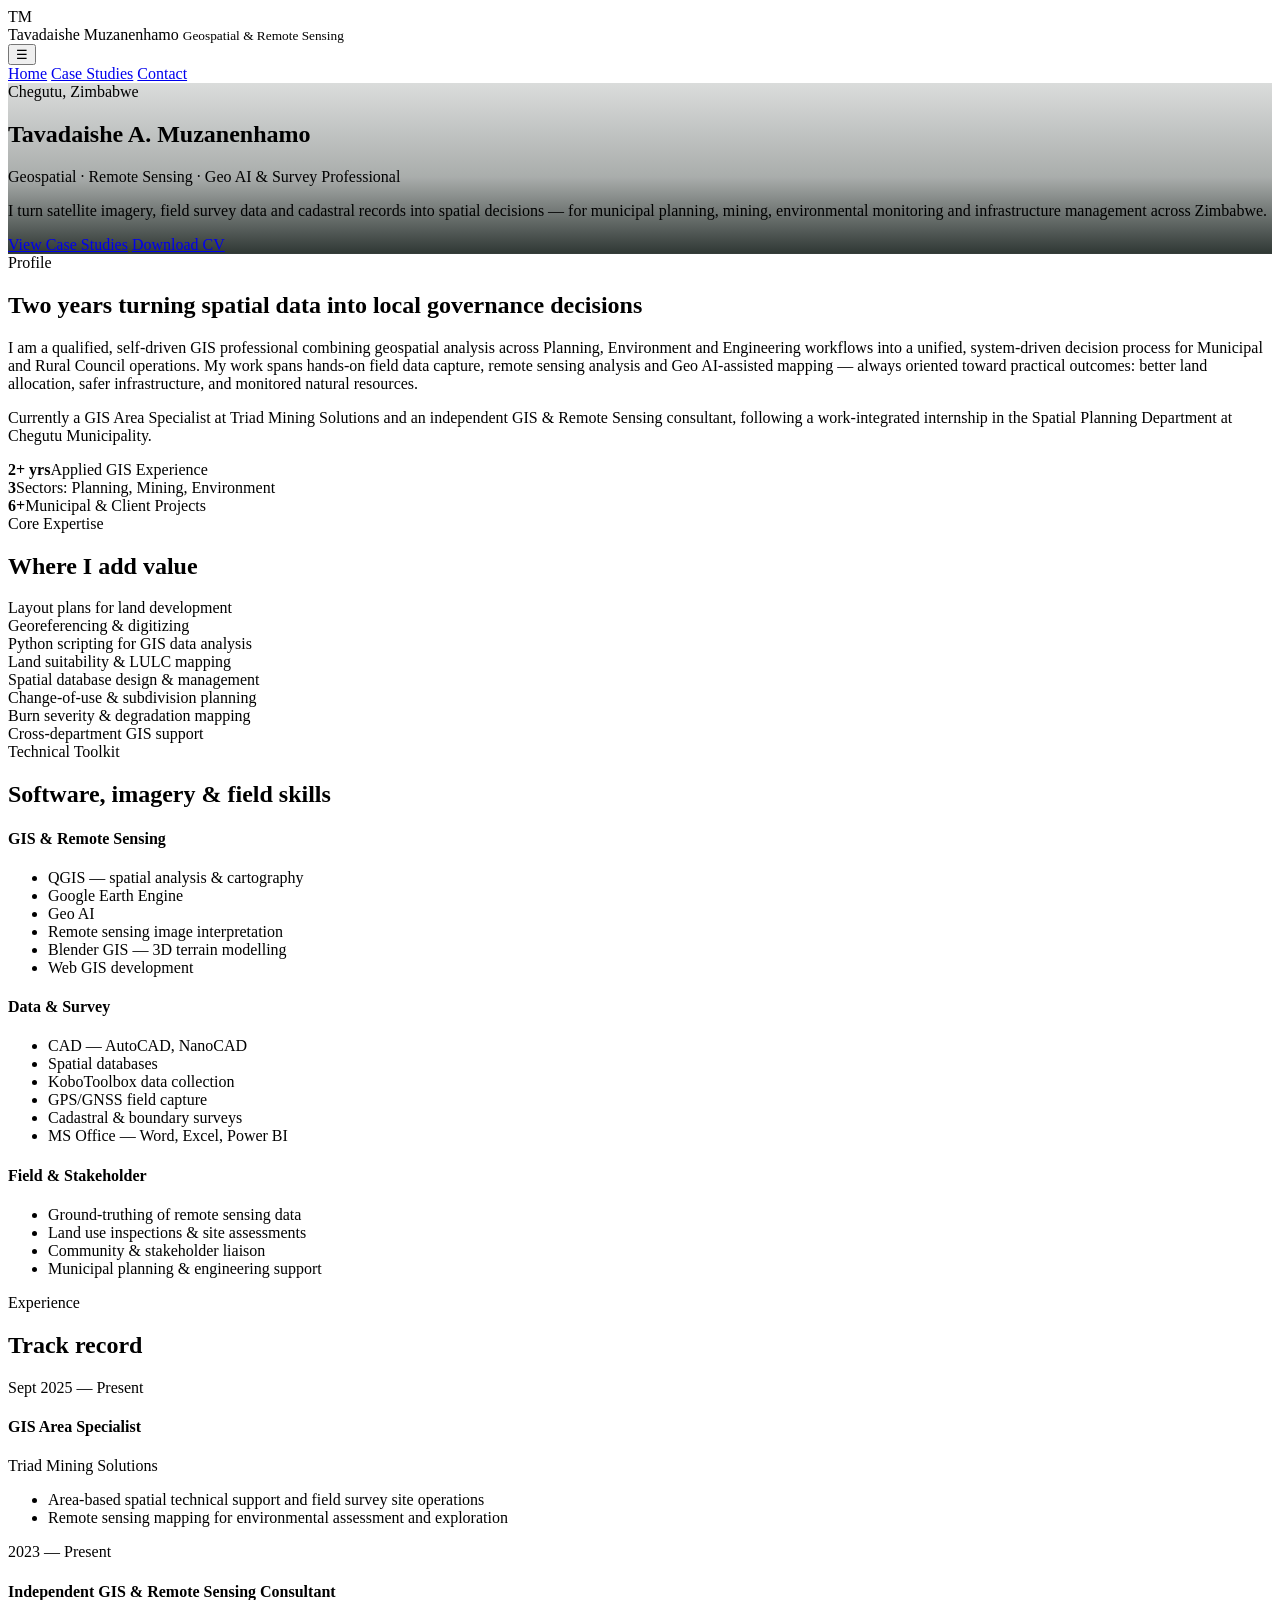
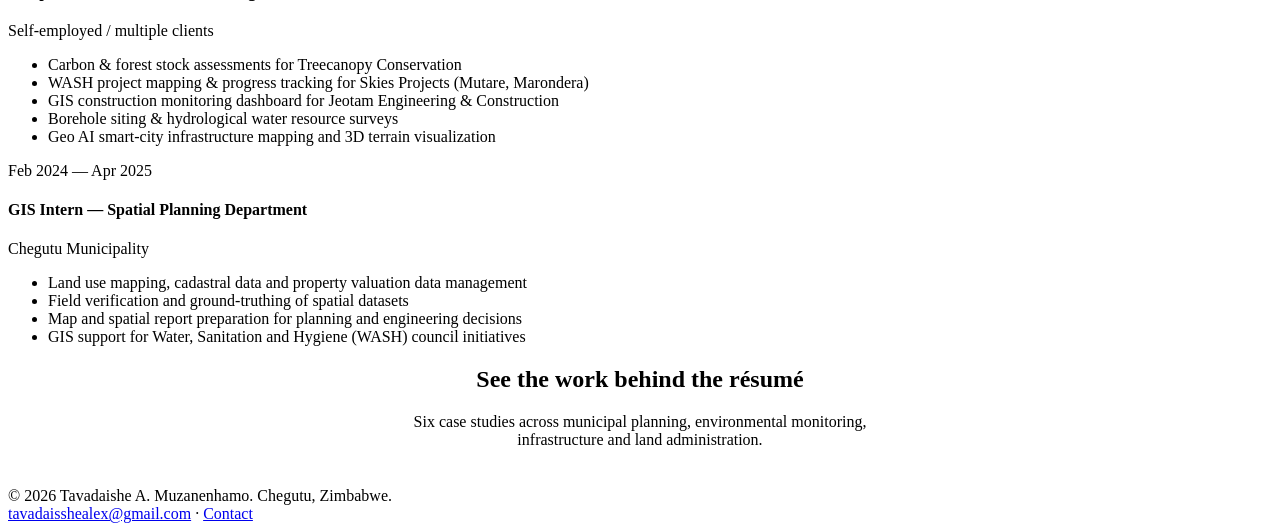
==== index.html @ 9f4adee0 "Add files via upload" ====
<!DOCTYPE html>
<html lang="en">
<head>
<meta charset="UTF-8">
<meta name="viewport" content="width=device-width, initial-scale=1.0">
<title>Tavadaishe Muzanenhamo | GIS, Remote Sensing &amp; Geo AI Specialist</title>
<meta name="description" content="Portfolio of Tavadaishe A. Muzanenhamo — GIS, Remote Sensing, Geo AI and Survey professional specializing in municipal planning, environmental monitoring and infrastructure mapping.">
<link rel="preconnect" href="https://fonts.googleapis.com">
<link href="https://fonts.googleapis.com/css2?family=Inter:wght@400;500;600;700&family=Space+Grotesk:wght@500;600;700&display=swap" rel="stylesheet">
<link rel="stylesheet" href="style.css">
</head>
<body>

<header class="site-header">
  <div class="nav">
    <div class="brand">
      <div class="mark">TM</div>
      <div>
        Tavadaishe Muzanenhamo
        <small>Geospatial &amp; Remote Sensing</small>
      </div>
    </div>
    <button class="nav-toggle" id="navToggle" aria-label="Toggle menu">&#9776;</button>
    <nav class="links" id="navLinks">
      <a href="index.html" class="active">Home</a>
      <a href="work.html">Case Studies</a>
      <a href="contact.html">Contact</a>
    </nav>
  </div>
</header>

<section class="hero" style="background-image: linear-gradient(180deg, rgba(10,20,16,.15) 0%, rgba(10,20,16,.35) 55%, rgba(10,20,16,.85) 100%), url('ZIG.jpeg'); background-position: center 18%;">
  <div class="hero-inner">
    <span class="eyebrow">Chegutu, Zimbabwe</span>
    <h1>Tavadaishe A. Muzanenhamo</h1>
    <div class="role">Geospatial · Remote Sensing · Geo AI &amp; Survey Professional</div>
    <p class="lede">I turn satellite imagery, field survey data and cadastral records into spatial decisions — for municipal planning, mining, environmental monitoring and infrastructure management across Zimbabwe.</p>
    <div class="hero-cta">
      <a href="work.html" class="btn btn-accent">View Case Studies</a>
      <a href="Tavadaishe%20CVpdf.pdf" class="btn btn-ghost" download="Tavadaishe_Muzanenhamo_CV.pdf">Download CV</a>
    </div>
  </div>
</section>

<section>
  <div class="wrap grid-2">
    <div>
      <div class="section-head">
        <span class="tag">Profile</span>
        <h2>Two years turning spatial data into local governance decisions</h2>
      </div>
      <p>I am a qualified, self-driven GIS professional combining geospatial analysis across Planning, Environment and Engineering workflows into a unified, system-driven decision process for Municipal and Rural Council operations. My work spans hands-on field data capture, remote sensing analysis and Geo AI-assisted mapping — always oriented toward practical outcomes: better land allocation, safer infrastructure, and monitored natural resources.</p>
      <p>Currently a GIS Area Specialist at Triad Mining Solutions and an independent GIS &amp; Remote Sensing consultant, following a work-integrated internship in the Spatial Planning Department at Chegutu Municipality.</p>
      <div class="stat-row">
        <div class="stat"><b>2+ yrs</b><span>Applied GIS Experience</span></div>
        <div class="stat"><b>3</b><span>Sectors: Planning, Mining, Environment</span></div>
        <div class="stat"><b>6+</b><span>Municipal &amp; Client Projects</span></div>
      </div>
    </div>
    <div>
      <div class="section-head">
        <span class="tag">Core Expertise</span>
        <h2>Where I add value</h2>
      </div>
      <div class="expertise-grid">
        <div class="item">Layout plans for land development</div>
        <div class="item">Georeferencing &amp; digitizing</div>
        <div class="item">Python scripting for GIS data analysis</div>
        <div class="item">Land suitability &amp; LULC mapping</div>
        <div class="item">Spatial database design &amp; management</div>
        <div class="item">Change-of-use &amp; subdivision planning</div>
        <div class="item">Burn severity &amp; degradation mapping</div>
        <div class="item">Cross-department GIS support</div>
      </div>
    </div>
  </div>
</section>

<section class="alt">
  <div class="wrap">
    <div class="section-head">
      <span class="tag">Technical Toolkit</span>
      <h2>Software, imagery &amp; field skills</h2>
    </div>
    <div class="skill-cols">
      <div>
        <h4>GIS &amp; Remote Sensing</h4>
        <ul>
          <li>QGIS — spatial analysis &amp; cartography</li>
          <li>Google Earth Engine</li>
          <li>Geo AI</li>
          <li>Remote sensing image interpretation</li>
          <li>Blender GIS — 3D terrain modelling</li>
          <li>Web GIS development</li>
        </ul>
      </div>
      <div>
        <h4>Data &amp; Survey</h4>
        <ul>
          <li>CAD — AutoCAD, NanoCAD</li>
          <li>Spatial databases</li>
          <li>KoboToolbox data collection</li>
          <li>GPS/GNSS field capture</li>
          <li>Cadastral &amp; boundary surveys</li>
          <li>MS Office — Word, Excel, Power BI</li>
        </ul>
      </div>
      <div>
        <h4>Field &amp; Stakeholder</h4>
        <ul>
          <li>Ground-truthing of remote sensing data</li>
          <li>Land use inspections &amp; site assessments</li>
          <li>Community &amp; stakeholder liaison</li>
          <li>Municipal planning &amp; engineering support</li>
        </ul>
      </div>
    </div>
  </div>
</section>

<section>
  <div class="wrap">
    <div class="section-head">
      <span class="tag">Experience</span>
      <h2>Track record</h2>
    </div>
    <div class="timeline">
      <div class="tl-item">
        <div class="period">Sept 2025 — Present</div>
        <h4>GIS Area Specialist</h4>
        <div class="org">Triad Mining Solutions</div>
        <ul>
          <li>Area-based spatial technical support and field survey site operations</li>
          <li>Remote sensing mapping for environmental assessment and exploration</li>
        </ul>
      </div>
      <div class="tl-item">
        <div class="period">2023 — Present</div>
        <h4>Independent GIS &amp; Remote Sensing Consultant</h4>
        <div class="org">Self-employed / multiple clients</div>
        <ul>
          <li>Carbon &amp; forest stock assessments for Treecanopy Conservation</li>
          <li>WASH project mapping &amp; progress tracking for Skies Projects (Mutare, Marondera)</li>
          <li>GIS construction monitoring dashboard for Jeotam Engineering &amp; Construction</li>
          <li>Borehole siting &amp; hydrological water resource surveys</li>
          <li>Geo AI smart-city infrastructure mapping and 3D terrain visualization</li>
        </ul>
      </div>
      <div class="tl-item">
        <div class="period">Feb 2024 — Apr 2025</div>
        <h4>GIS Intern — Spatial Planning Department</h4>
        <div class="org">Chegutu Municipality</div>
        <ul>
          <li>Land use mapping, cadastral data and property valuation data management</li>
          <li>Field verification and ground-truthing of spatial datasets</li>
          <li>Map and spatial report preparation for planning and engineering decisions</li>
          <li>GIS support for Water, Sanitation and Hygiene (WASH) council initiatives</li>
        </ul>
      </div>
    </div>
  </div>
</section>

<section class="alt">
  <div class="wrap" style="text-align:center;">
    <h2>See the work behind the résumé</h2>
    <p style="max-width:520px;margin:0 auto 20px;">Six case studies across municipal planning, environmental monitoring, infrastructure and land administration.</p>
    <a href="work.html" class="btn btn-accent" style="background:var(--primary);color:#fff;">Browse Case Studies</a>
  </div>
</section>

<footer>
  <div class="wrap">
    <div>&copy; 2026 Tavadaishe A. Muzanenhamo. Chegutu, Zimbabwe.</div>
    <div><a href="mailto:tavadaisshealex@gmail.com">tavadaisshealex@gmail.com</a> &middot; <a href="contact.html">Contact</a></div>
  </div>
</footer>

<script src="script.js"></script>
</body>
</html>
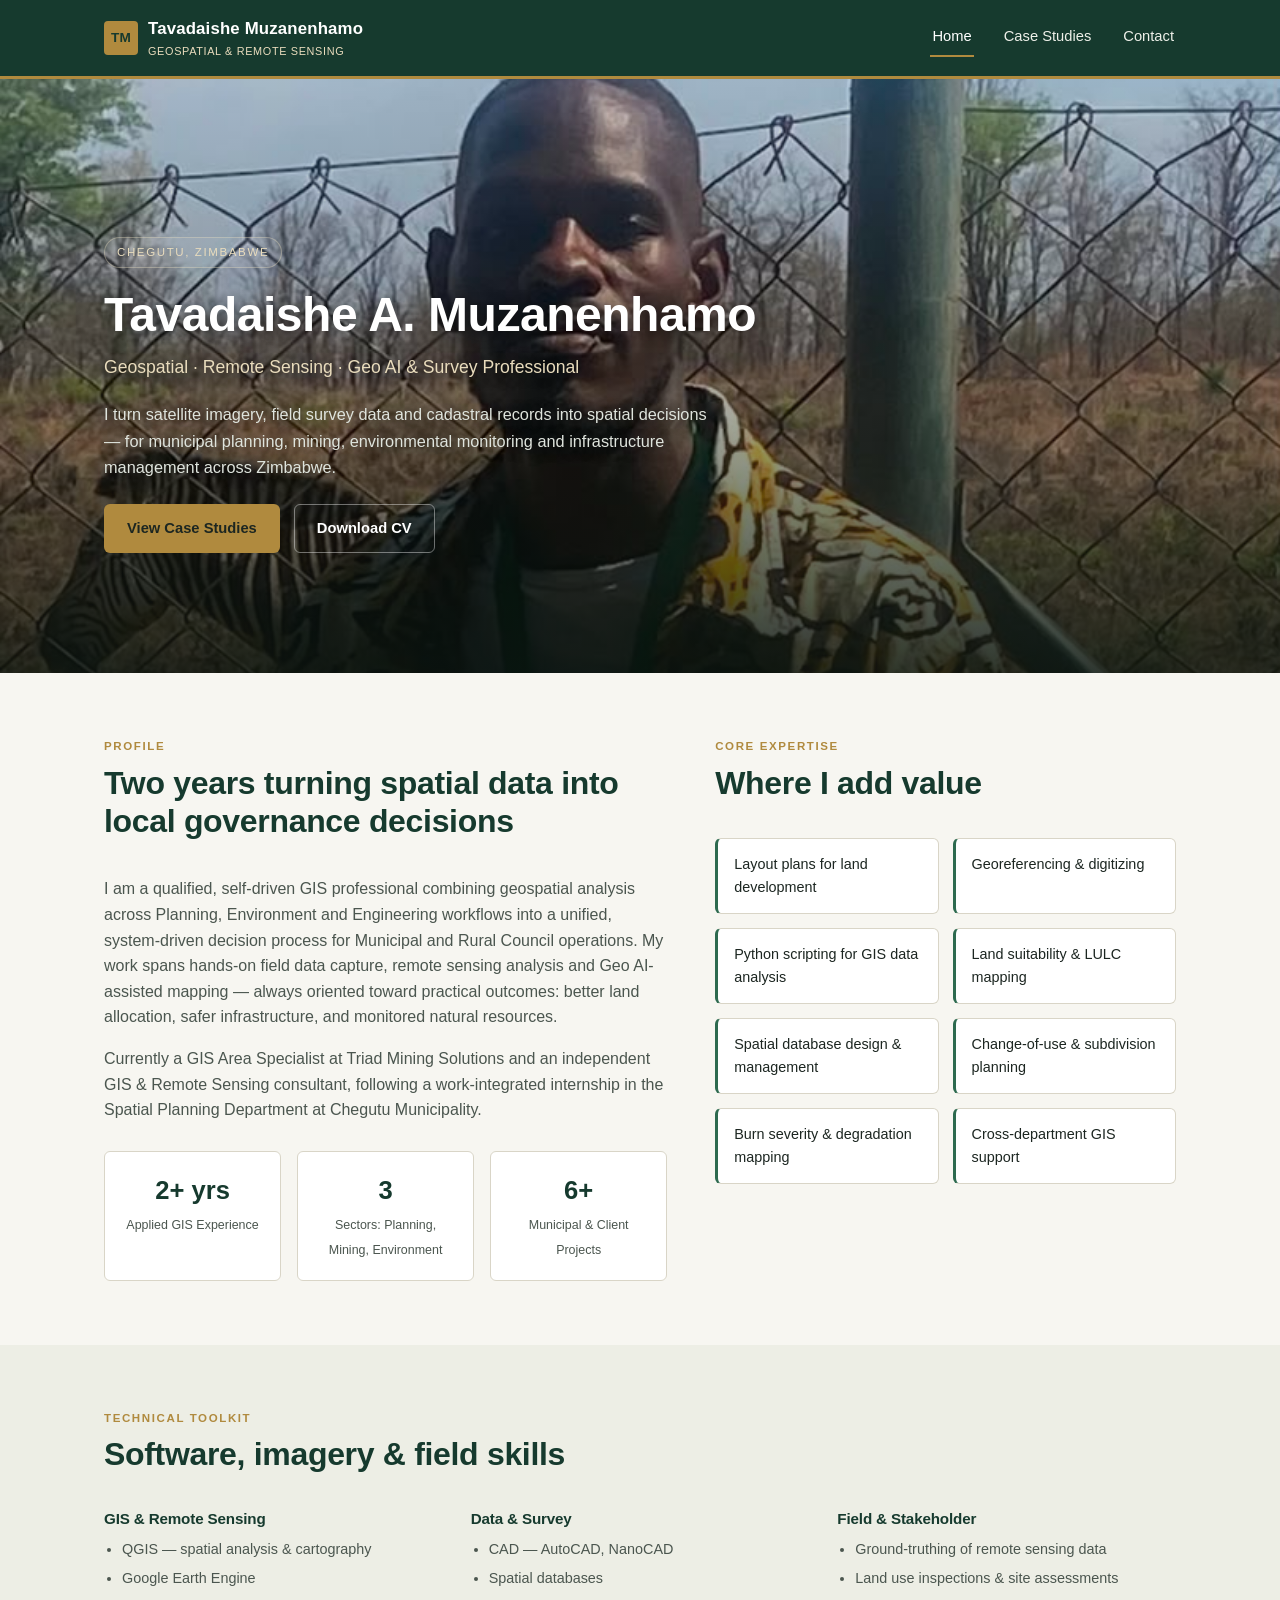
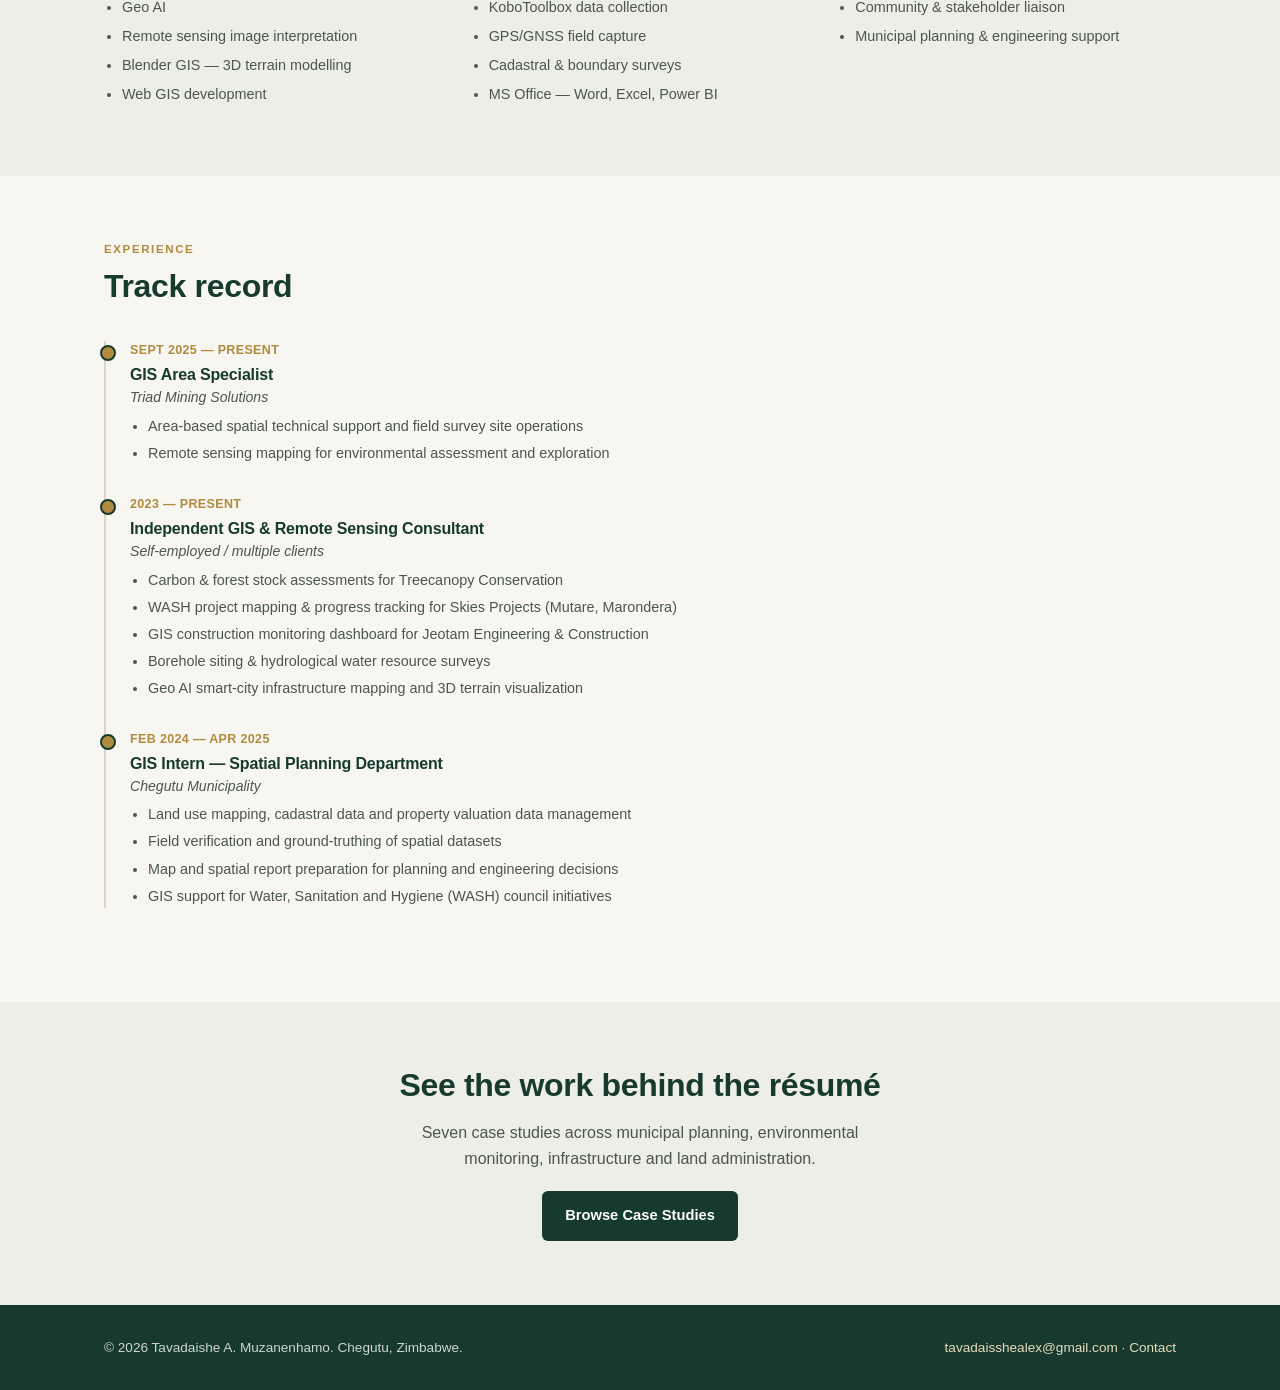
==== commit 87c3a94e: "Add files via upload" ====
--- a/index.html
+++ b/index.html
@@ -164,7 +164,7 @@
 <section class="alt">
   <div class="wrap" style="text-align:center;">
     <h2>See the work behind the résumé</h2>
-    <p style="max-width:520px;margin:0 auto 20px;">Six case studies across municipal planning, environmental monitoring, infrastructure and land administration.</p>
+    <p style="max-width:520px;margin:0 auto 20px;">Seven case studies across municipal planning, environmental monitoring, infrastructure and land administration.</p>
     <a href="work.html" class="btn btn-accent" style="background:var(--primary);color:#fff;">Browse Case Studies</a>
   </div>
 </section>
--- a/style.css
+++ b/style.css
@@ -0,0 +1,355 @@
+/* ============================================================
+   Tavadaishe A. Muzanenhamo — GIS & Remote Sensing Portfolio
+   ============================================================ */
+
+:root {
+  --bg: #f7f6f1;
+  --bg-alt: #edeee5;
+  --panel: #ffffff;
+  --ink: #1c2621;
+  --ink-soft: #4b564f;
+  --primary: #163a2e;
+  --primary-light: #2d6a4f;
+  --accent: #b08a3e;
+  --accent-soft: #e9dcbd;
+  --line: #d9d5c7;
+  --radius: 6px;
+  --maxw: 1120px;
+  --shadow: 0 6px 24px rgba(22, 58, 46, 0.08);
+}
+
+* { box-sizing: border-box; }
+
+html { scroll-behavior: smooth; }
+
+body {
+  margin: 0;
+  font-family: 'Inter', -apple-system, BlinkMacSystemFont, 'Segoe UI', Arial, sans-serif;
+  color: var(--ink);
+  background: var(--bg);
+  line-height: 1.6;
+  -webkit-font-smoothing: antialiased;
+}
+
+h1, h2, h3, h4 {
+  font-family: 'Space Grotesk', 'Inter', sans-serif;
+  color: var(--primary);
+  line-height: 1.2;
+  margin: 0 0 0.5em;
+  letter-spacing: -0.01em;
+}
+
+h1 { font-size: clamp(2rem, 4vw, 3rem); }
+h2 { font-size: clamp(1.5rem, 3vw, 2rem); }
+h3 { font-size: 1.25rem; }
+
+p { margin: 0 0 1em; color: var(--ink-soft); }
+
+a { color: var(--primary-light); text-decoration: none; }
+a:hover { color: var(--accent); }
+
+.wrap {
+  max-width: var(--maxw);
+  margin: 0 auto;
+  padding: 0 24px;
+}
+
+/* ---------- Header ---------- */
+header.site-header {
+  position: sticky;
+  top: 0;
+  z-index: 100;
+  background: var(--primary);
+  border-bottom: 3px solid var(--accent);
+}
+
+.nav {
+  display: flex;
+  align-items: center;
+  justify-content: space-between;
+  max-width: var(--maxw);
+  margin: 0 auto;
+  padding: 16px 24px;
+}
+
+.brand {
+  display: flex;
+  align-items: center;
+  gap: 10px;
+  color: #fff;
+  font-family: 'Space Grotesk', sans-serif;
+  font-weight: 600;
+  font-size: 1.05rem;
+  letter-spacing: 0.01em;
+}
+
+.brand .mark {
+  width: 34px;
+  height: 34px;
+  border-radius: 4px;
+  background: var(--accent);
+  color: var(--primary);
+  display: flex;
+  align-items: center;
+  justify-content: center;
+  font-weight: 700;
+  font-size: 0.85rem;
+}
+
+.brand small {
+  display: block;
+  font-weight: 400;
+  font-size: 0.68rem;
+  color: var(--accent-soft);
+  letter-spacing: 0.06em;
+  text-transform: uppercase;
+}
+
+nav.links {
+  display: flex;
+  gap: 28px;
+}
+
+nav.links a {
+  color: #eef0e9;
+  font-size: 0.92rem;
+  font-weight: 500;
+  padding: 6px 2px;
+  border-bottom: 2px solid transparent;
+}
+
+nav.links a:hover,
+nav.links a.active {
+  color: #fff;
+  border-bottom-color: var(--accent);
+}
+
+.nav-toggle { display: none; }
+
+/* ---------- Hero ---------- */
+.hero {
+  position: relative;
+  color: #fff;
+  overflow: hidden;
+  display: flex;
+  flex-direction: column;
+  justify-content: flex-end;
+  min-height: 66vh;
+  background-size: cover;
+  background-repeat: no-repeat;
+  background-position: center;
+}
+
+.hero-inner {
+  position: relative;
+  max-width: var(--maxw);
+  width: 100%;
+  margin: 0 auto;
+  padding: 40px 24px 56px;
+}
+
+.hero h1, .hero .role, .hero p.lede {
+  text-shadow: 0 2px 14px rgba(0,0,0,0.55);
+}
+
+@media (max-width: 700px) {
+  .hero { min-height: 48vh; }
+}
+
+.eyebrow {
+  display: inline-block;
+  font-size: 0.72rem;
+  letter-spacing: 0.14em;
+  text-transform: uppercase;
+  color: var(--accent-soft);
+  background: rgba(255,255,255,0.08);
+  border: 1px solid rgba(233,220,189,0.35);
+  padding: 5px 12px;
+  border-radius: 999px;
+  margin-bottom: 18px;
+}
+
+.hero h1 { color: #fff; margin-bottom: 10px; }
+
+.hero .role {
+  font-size: 1.1rem;
+  color: var(--accent-soft);
+  font-weight: 500;
+  margin-bottom: 20px;
+}
+
+.hero p.lede {
+  max-width: 620px;
+  color: #dfe4dd;
+  font-size: 1.02rem;
+}
+
+.hero-cta { display: flex; gap: 14px; flex-wrap: wrap; margin-top: 24px; }
+
+.btn {
+  display: inline-flex;
+  align-items: center;
+  gap: 8px;
+  padding: 12px 22px;
+  border-radius: var(--radius);
+  font-weight: 600;
+  font-size: 0.92rem;
+  border: 1px solid transparent;
+  cursor: pointer;
+}
+
+.btn-accent { background: var(--accent); color: #1c2621; }
+.btn-accent:hover { background: #c39c4c; color: #1c2621; }
+
+.btn-ghost { background: transparent; color: #fff; border-color: rgba(255,255,255,0.4); }
+.btn-ghost:hover { background: rgba(255,255,255,0.08); color: #fff; border-color: #fff; }
+
+/* ---------- Section base ---------- */
+section { padding: 64px 0; }
+section.alt { background: var(--bg-alt); }
+
+.section-head { margin-bottom: 36px; max-width: 680px; }
+.section-head .tag {
+  font-size: 0.72rem; letter-spacing: 0.14em; text-transform: uppercase;
+  color: var(--accent); font-weight: 700; display: block; margin-bottom: 8px;
+}
+
+/* ---------- About / grids ---------- */
+.grid-2 { display: grid; grid-template-columns: 1.1fr 0.9fr; gap: 48px; align-items: start; }
+
+.stat-row { display: grid; grid-template-columns: repeat(3, 1fr); gap: 16px; margin-top: 28px; }
+.stat {
+  background: var(--panel); border: 1px solid var(--line); border-radius: var(--radius);
+  padding: 18px; text-align: center;
+}
+.stat b { display: block; font-family: 'Space Grotesk', sans-serif; font-size: 1.6rem; color: var(--primary); }
+.stat span { font-size: 0.78rem; color: var(--ink-soft); }
+
+.chip-list { display: flex; flex-wrap: wrap; gap: 8px; margin-top: 10px; }
+.chip {
+  background: var(--panel); border: 1px solid var(--line); border-radius: 999px;
+  padding: 6px 14px; font-size: 0.82rem; color: var(--ink);
+}
+
+.expertise-grid { display: grid; grid-template-columns: repeat(2, 1fr); gap: 14px; margin-top: 16px; }
+.expertise-grid .item {
+  background: var(--panel); border: 1px solid var(--line); border-left: 3px solid var(--primary-light);
+  border-radius: var(--radius); padding: 14px 16px; font-size: 0.9rem; color: var(--ink);
+}
+
+.skill-cols { display: grid; grid-template-columns: repeat(3, 1fr); gap: 28px; margin-top: 10px; }
+.skill-cols h4 { font-size: 0.95rem; margin-bottom: 10px; color: var(--primary); }
+.skill-cols ul { margin: 0; padding-left: 18px; color: var(--ink-soft); font-size: 0.9rem; }
+.skill-cols li { margin-bottom: 6px; }
+
+/* ---------- Timeline ---------- */
+.timeline { border-left: 2px solid var(--line); padding-left: 24px; margin-top: 8px; }
+.tl-item { position: relative; margin-bottom: 30px; }
+.tl-item::before {
+  content: ''; position: absolute; left: -30px; top: 4px;
+  width: 12px; height: 12px; border-radius: 50%; background: var(--accent);
+  border: 2px solid var(--primary);
+}
+.tl-item .period { font-size: 0.78rem; color: var(--accent); font-weight: 700; letter-spacing: 0.03em; text-transform: uppercase; }
+.tl-item h4 { margin: 4px 0 2px; }
+.tl-item .org { font-size: 0.88rem; color: var(--ink-soft); font-style: italic; margin-bottom: 6px; }
+.tl-item ul { margin: 6px 0 0; padding-left: 18px; font-size: 0.9rem; color: var(--ink-soft); }
+.tl-item li { margin-bottom: 4px; }
+
+/* ---------- Case study cards ---------- */
+.case-grid { display: grid; grid-template-columns: repeat(2, 1fr); gap: 28px; }
+
+.case-card {
+  background: var(--panel); border: 1px solid var(--line); border-radius: var(--radius);
+  overflow: hidden; box-shadow: var(--shadow); display: flex; flex-direction: column;
+}
+
+.case-card .thumb {
+  aspect-ratio: 16/10; overflow: hidden; background: var(--bg-alt);
+  display: flex; align-items: center; justify-content: center; position: relative;
+}
+.case-card .thumb img { width: 100%; height: 100%; object-fit: cover; display: block; }
+
+.case-card .thumb .cat {
+  position: absolute; top: 12px; left: 12px;
+  background: var(--primary); color: #fff; font-size: 0.68rem; font-weight: 700;
+  letter-spacing: 0.06em; text-transform: uppercase; padding: 5px 10px; border-radius: 999px;
+}
+
+.case-card .body { padding: 20px 22px 24px; flex: 1; display: flex; flex-direction: column; }
+.case-card h3 { margin-bottom: 6px; }
+.case-card .meta { font-size: 0.78rem; color: var(--accent); font-weight: 600; margin-bottom: 10px; }
+.case-card p { font-size: 0.9rem; margin-bottom: 12px; }
+
+.case-card .tools { display: flex; flex-wrap: wrap; gap: 6px; margin: 10px 0 14px; }
+.case-card .tools span {
+  font-size: 0.72rem; background: var(--bg-alt); border: 1px solid var(--line);
+  padding: 3px 9px; border-radius: 999px; color: var(--ink-soft);
+}
+
+.case-card details summary {
+  cursor: pointer; font-weight: 600; font-size: 0.86rem; color: var(--primary-light);
+  list-style: none; margin-top: auto;
+}
+.case-card details summary::-webkit-details-marker { display: none; }
+.case-card details summary::after { content: '  →'; }
+.case-card details[open] summary::after { content: '  ↑'; }
+.case-card details .more { font-size: 0.88rem; padding-top: 10px; color: var(--ink-soft); }
+.case-card details .more h5 { margin: 10px 0 4px; font-size: 0.8rem; color: var(--primary); text-transform: uppercase; letter-spacing: 0.04em; }
+
+.case-card.doc .thumb { flex-direction: column; gap: 8px; color: var(--ink-soft); font-size: 0.85rem; }
+.case-card.doc .thumb svg { width: 46px; height: 46px; color: var(--primary-light); }
+
+/* ---------- Contact ---------- */
+.contact-grid { display: grid; grid-template-columns: 1fr 1fr; gap: 40px; }
+
+.contact-card {
+  background: var(--panel); border: 1px solid var(--line); border-radius: var(--radius);
+  padding: 28px; box-shadow: var(--shadow);
+}
+
+.contact-list { list-style: none; margin: 0; padding: 0; }
+.contact-list li {
+  display: flex; align-items: flex-start; gap: 12px; padding: 12px 0; border-bottom: 1px solid var(--line);
+}
+.contact-list li:last-child { border-bottom: none; }
+.contact-list .ic {
+  width: 34px; height: 34px; border-radius: 50%; background: var(--bg-alt);
+  display: flex; align-items: center; justify-content: center; flex-shrink: 0; color: var(--primary);
+}
+.contact-list .label { font-size: 0.72rem; text-transform: uppercase; letter-spacing: 0.06em; color: var(--ink-soft); }
+.contact-list .value { font-weight: 600; color: var(--ink); }
+
+.qr-box {
+  text-align: center; background: var(--panel); border: 1px dashed var(--accent);
+  border-radius: var(--radius); padding: 28px;
+}
+.qr-box img { width: 160px; height: 160px; margin: 0 auto 14px; display: block; }
+
+/* ---------- Footer ---------- */
+footer {
+  background: var(--primary); color: #cfd6cf; padding: 32px 0; font-size: 0.85rem;
+}
+footer .wrap { display: flex; justify-content: space-between; align-items: center; flex-wrap: wrap; gap: 10px; }
+footer a { color: var(--accent-soft); }
+
+/* ---------- Responsive ---------- */
+@media (max-width: 860px) {
+  .grid-2, .contact-grid, .case-grid { grid-template-columns: 1fr; }
+  .skill-cols { grid-template-columns: 1fr 1fr; }
+  .expertise-grid { grid-template-columns: 1fr; }
+  .stat-row { grid-template-columns: 1fr; }
+  nav.links {
+    position: absolute; top: 100%; left: 0; right: 0; background: var(--primary);
+    flex-direction: column; padding: 12px 24px; display: none; gap: 4px;
+    border-bottom: 3px solid var(--accent);
+  }
+  nav.links.open { display: flex; }
+  .nav-toggle {
+    display: block; background: none; border: none; color: #fff; font-size: 1.4rem; cursor: pointer;
+  }
+}
+
+@media (max-width: 560px) {
+  .skill-cols { grid-template-columns: 1fr; }
+}
